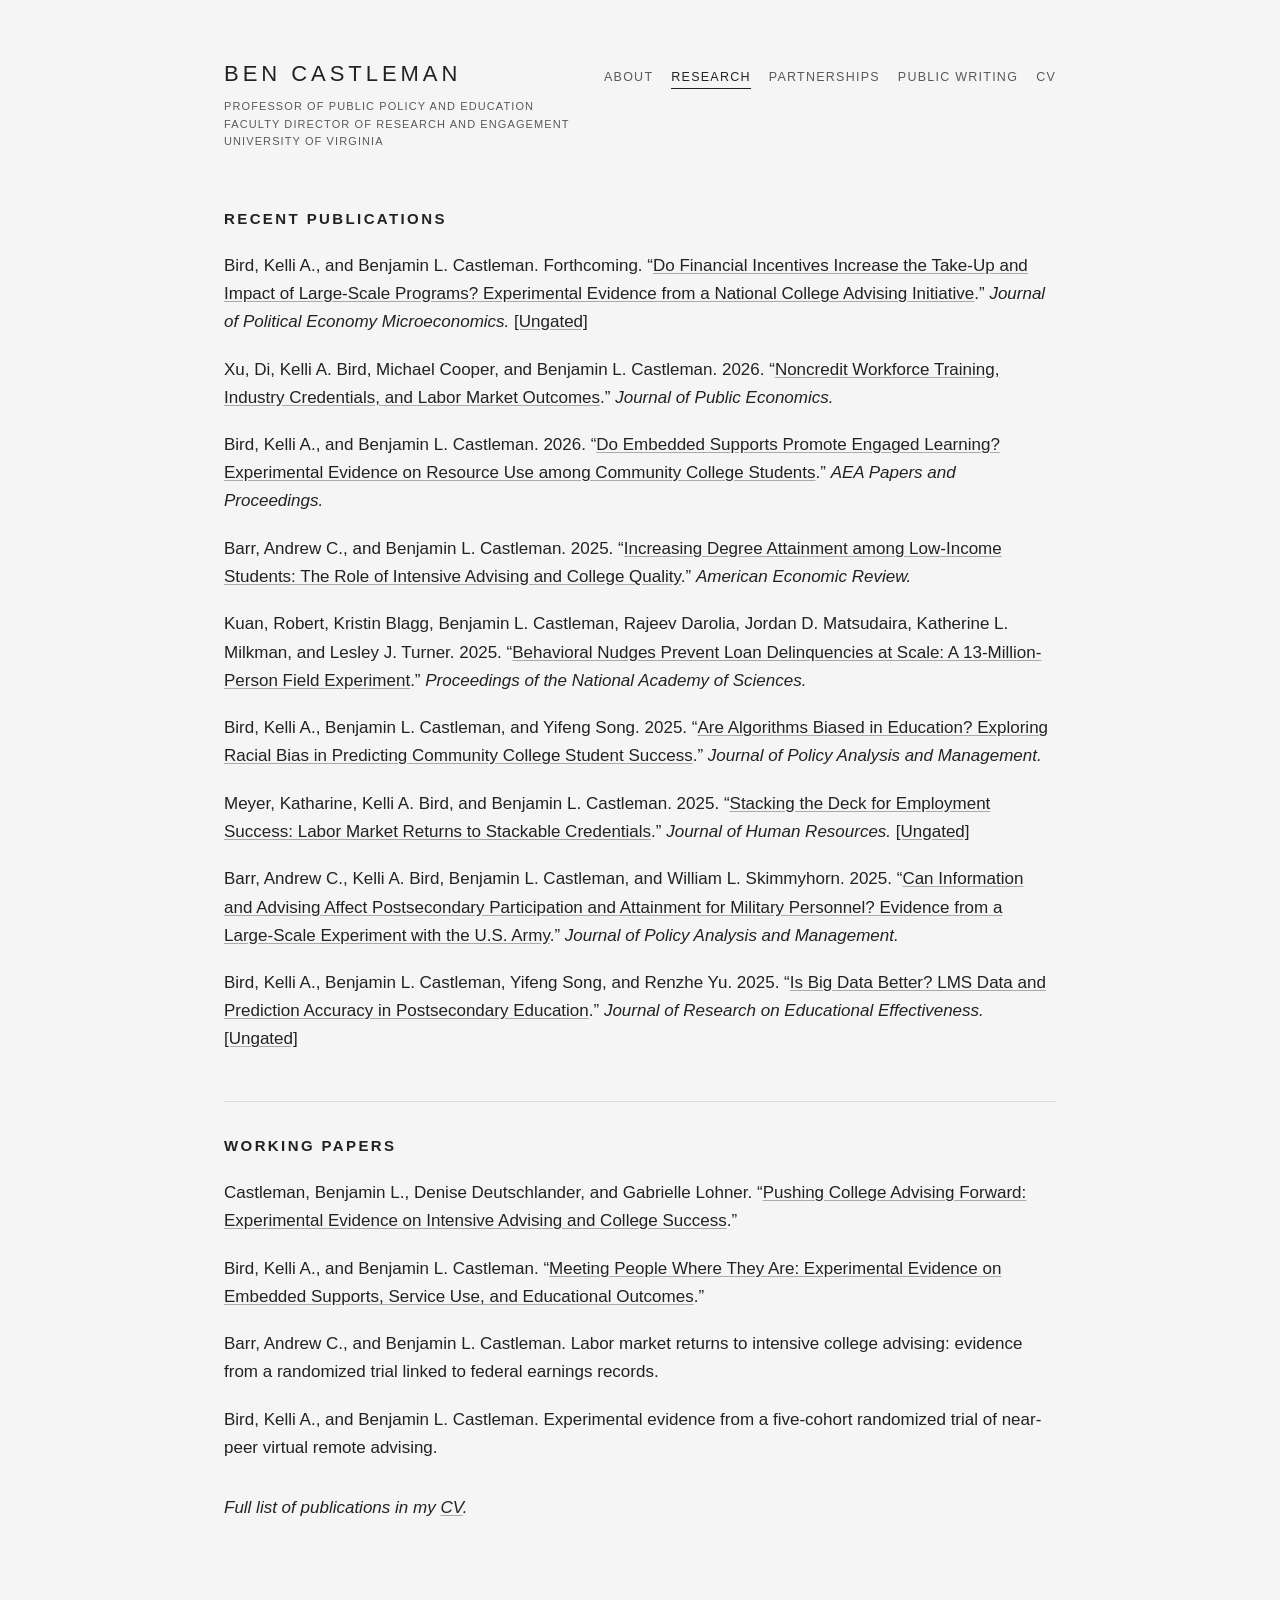
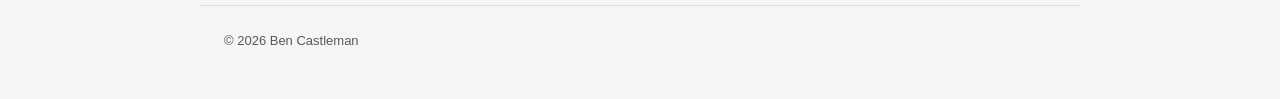
==== docs/research/index.html @ 96647002 "Initial site: benjamincastleman.com Static academic website built from content/*.yaml by build.py in" ====
<!doctype html>
<html lang="en">
<head>
<meta charset="utf-8">
<meta name="viewport" content="width=device-width, initial-scale=1">
<title>Research | Ben Castleman</title>
<meta name="description" content="Ben Castleman, Professor of Public Policy and Education at the University of Virginia">
<link rel="canonical" href="https://benjamincastleman.com/research/">
<meta property="og:type" content="website">
<meta property="og:site_name" content="Ben Castleman">
<meta property="og:title" content="Research | Ben Castleman">
<meta property="og:description" content="Ben Castleman, Professor of Public Policy and Education at the University of Virginia">
<meta property="og:url" content="https://benjamincastleman.com/research/">
<meta property="og:image" content="https://benjamincastleman.com/assets/headshot.jpg">
<link rel="icon" href="/assets/favicon.svg" type="image/svg+xml">
<link rel="stylesheet" href="/assets/style.css">
</head>
<body>
<header class="site-header">
  <div class="brand">
    <a class="name" href="/">Ben Castleman</a>
    <p class="subtitle">Professor of Public Policy and Education<br>Faculty Director of Research and Engagement<br>University of Virginia</p>
  </div>
  <nav aria-label="Main">
    <a href="/">About</a>
    <a href="/research/" aria-current="page">Research</a>
    <a href="/partnerships/">Partnerships</a>
    <a href="/writing/">Public Writing</a>
    <a href="/assets/Castleman_CV.pdf">CV</a>
  </nav>
</header>
<main>
<h1 class="visually-hidden">Research</h1>
<h2>Recent Publications</h2>
<ul class="cites">
  <li>Bird, Kelli A., and Benjamin L. Castleman. Forthcoming. “<a href="https://www.journals.uchicago.edu/doi/10.1086/740230">Do Financial Incentives Increase the Take-Up and Impact of Large-Scale Programs? Experimental Evidence from a National College Advising Initiative</a>.” <em>Journal of Political Economy Microeconomics.</em> <a class="ungated" href="https://edworkingpapers.com/sites/default/files/Advising%20Plus%20full%20draft%20March%202024.pdf">[Ungated]</a></li>
  <li>Xu, Di, Kelli A. Bird, Michael Cooper, and Benjamin L. Castleman. 2026. “<a href="https://www.sciencedirect.com/science/article/pii/S0047272726001155">Noncredit Workforce Training, Industry Credentials, and Labor Market Outcomes</a>.” <em>Journal of Public Economics.</em></li>
  <li>Bird, Kelli A., and Benjamin L. Castleman. 2026. “<a href="https://www.aeaweb.org/articles/pdf/doi/10.1257/pandp.20261101">Do Embedded Supports Promote Engaged Learning? Experimental Evidence on Resource Use among Community College Students</a>.” <em>AEA Papers and Proceedings.</em></li>
  <li>Barr, Andrew C., and Benjamin L. Castleman. 2025. “<a href="https://pubs.aeaweb.org/doi/pdfplus/10.1257/aer.20240669">Increasing Degree Attainment among Low-Income Students: The Role of Intensive Advising and College Quality</a>.” <em>American Economic Review.</em></li>
  <li>Kuan, Robert, Kristin Blagg, Benjamin L. Castleman, Rajeev Darolia, Jordan D. Matsudaira, Katherine L. Milkman, and Lesley J. Turner. 2025. “<a href="https://www.pnas.org/doi/10.1073/pnas.2416708122">Behavioral Nudges Prevent Loan Delinquencies at Scale: A 13-Million-Person Field Experiment</a>.” <em>Proceedings of the National Academy of Sciences.</em></li>
  <li>Bird, Kelli A., Benjamin L. Castleman, and Yifeng Song. 2025. “<a href="https://onlinelibrary.wiley.com/doi/full/10.1002/pam.22569">Are Algorithms Biased in Education? Exploring Racial Bias in Predicting Community College Student Success</a>.” <em>Journal of Policy Analysis and Management.</em></li>
  <li>Meyer, Katharine, Kelli A. Bird, and Benjamin L. Castleman. 2025. “<a href="https://jhr.uwpress.org/content/60/1/129">Stacking the Deck for Employment Success: Labor Market Returns to Stackable Credentials</a>.” <em>Journal of Human Resources.</em> <a class="ungated" href="https://edworkingpapers.com/sites/default/files/ai20-317.pdf">[Ungated]</a></li>
  <li>Barr, Andrew C., Kelli A. Bird, Benjamin L. Castleman, and William L. Skimmyhorn. 2025. “<a href="https://onlinelibrary.wiley.com/doi/full/10.1002/pam.22572">Can Information and Advising Affect Postsecondary Participation and Attainment for Military Personnel? Evidence from a Large-Scale Experiment with the U.S. Army</a>.” <em>Journal of Policy Analysis and Management.</em></li>
  <li>Bird, Kelli A., Benjamin L. Castleman, Yifeng Song, and Renzhe Yu. 2025. “<a href="https://www.tandfonline.com/doi/abs/10.1080/19345747.2024.2308306">Is Big Data Better? LMS Data and Prediction Accuracy in Postsecondary Education</a>.” <em>Journal of Research on Educational Effectiveness.</em> <a class="ungated" href="https://edworkingpapers.com/ai22-647">[Ungated]</a></li>
</ul>
<h2>Working Papers</h2>
<ul class="cites">
  <li>Castleman, Benjamin L., Denise Deutschlander, and Gabrielle Lohner. “<a href="https://edworkingpapers.com/sites/default/files/College_Forward_Paper_June24.pdf">Pushing College Advising Forward: Experimental Evidence on Intensive Advising and College Success</a>.”</li>
  <li>Bird, Kelli A., and Benjamin L. Castleman. “<a href="https://edworkingpapers.com/ai26-1485">Meeting People Where They Are: Experimental Evidence on Embedded Supports, Service Use, and Educational Outcomes</a>.”</li>
  <li>Barr, Andrew C., and Benjamin L. Castleman. Labor market returns to intensive college advising: evidence from a randomized trial linked to federal earnings records.</li>
  <li>Bird, Kelli A., and Benjamin L. Castleman. Experimental evidence from a five-cohort randomized trial of near-peer virtual remote advising.</li>
</ul>
<p class="note">Full list of publications in my <a href="/assets/Castleman_CV.pdf">CV</a>.</p>
</main>
<footer>&copy; 2026 Ben Castleman</footer>
</body>
</html>
---- assets/style.css ----
:root {
  --text: #222;
  --muted: #595959;
  --rule: #dcdcdc;
  --bg: #f5f5f5;
  --link: #222;
  --link-hover: #000;
}

* { box-sizing: border-box; }

html { -webkit-text-size-adjust: 100%; }

body {
  margin: 0;
  background: var(--bg);
  color: var(--text);
  font-family: -apple-system, BlinkMacSystemFont, "Helvetica Neue", "Segoe UI", Arial, sans-serif;
  font-size: 17px;
  line-height: 1.65;
}

.site-header, main, footer {
  max-width: 880px;
  margin: 0 auto;
  padding-left: 24px;
  padding-right: 24px;
}

/* Header */
.site-header {
  display: flex;
  justify-content: space-between;
  align-items: baseline;
  gap: 12px 32px;
  padding-top: 56px;
  padding-bottom: 56px;
}
.name {
  font-size: 22px;
  letter-spacing: 0.18em;
  text-transform: uppercase;
  text-decoration: none;
  color: var(--text);
}
.subtitle {
  margin: 6px 0 0;
  font-size: 11px;
  letter-spacing: 0.1em;
  text-transform: uppercase;
  color: var(--muted);
  line-height: 1.6;
}
nav { display: flex; flex-wrap: wrap; gap: 4px 18px; flex-shrink: 0; }
nav a {
  font-size: 12.5px;
  letter-spacing: 0.1em;
  text-transform: uppercase;
  text-decoration: none;
  color: var(--muted);
}
nav a:hover, nav a[aria-current="page"] { color: var(--text); }
nav a[aria-current="page"] { border-bottom: 1px solid currentColor; }

/* Body text */
main { padding-bottom: 64px; }
a { color: var(--link); text-decoration: underline; text-decoration-color: #aaa; text-underline-offset: 2px; }
a:hover { color: var(--link-hover); text-decoration-color: currentColor; }
p { margin: 0 0 1.1em; }

h1 {
  font-size: 15px;
  font-weight: 600;
  letter-spacing: 0.16em;
  text-transform: uppercase;
  margin: 0 0 24px;
}
h2 {
  font-size: 15px;
  font-weight: 600;
  letter-spacing: 0.16em;
  text-transform: uppercase;
  margin: 48px 0 20px;
  padding-top: 32px;
  border-top: 1px solid var(--rule);
}
h1 + h2, main > h2:first-child { margin-top: 0; padding-top: 0; border-top: 0; }

/* About */
.about { display: flex; gap: 40px; align-items: flex-start; }
.about img { width: 240px; height: auto; aspect-ratio: 4 / 5; object-fit: cover; object-position: 50% 30%; flex-shrink: 0; display: block; }
.about .bio p:last-child { margin-bottom: 0; }

/* Citation lists */
.cites { list-style: none; padding: 0; margin: 0; }
.cites li { margin: 0 0 1.15em; }
.ungated { white-space: nowrap; }
.note { font-style: italic; margin-top: 32px; }

/* Partnerships */
.partner-group { margin-bottom: 1.25em; }

footer {
  border-top: 1px solid var(--rule);
  padding-top: 24px;
  padding-bottom: 48px;
  font-size: 13px;
  color: var(--muted);
}

@media (max-width: 640px) {
  body { font-size: 17px; }
  .site-header { padding-top: 32px; padding-bottom: 36px; flex-direction: column; }
  .site-header, main, footer { padding-left: 16px; padding-right: 16px; }
  .name { font-size: 20px; }
  .about { flex-direction: column; gap: 24px; }
  .about img { width: 180px; }
}

.visually-hidden {
  position: absolute; width: 1px; height: 1px; overflow: hidden;
  clip: rect(0 0 0 0); white-space: nowrap;
}
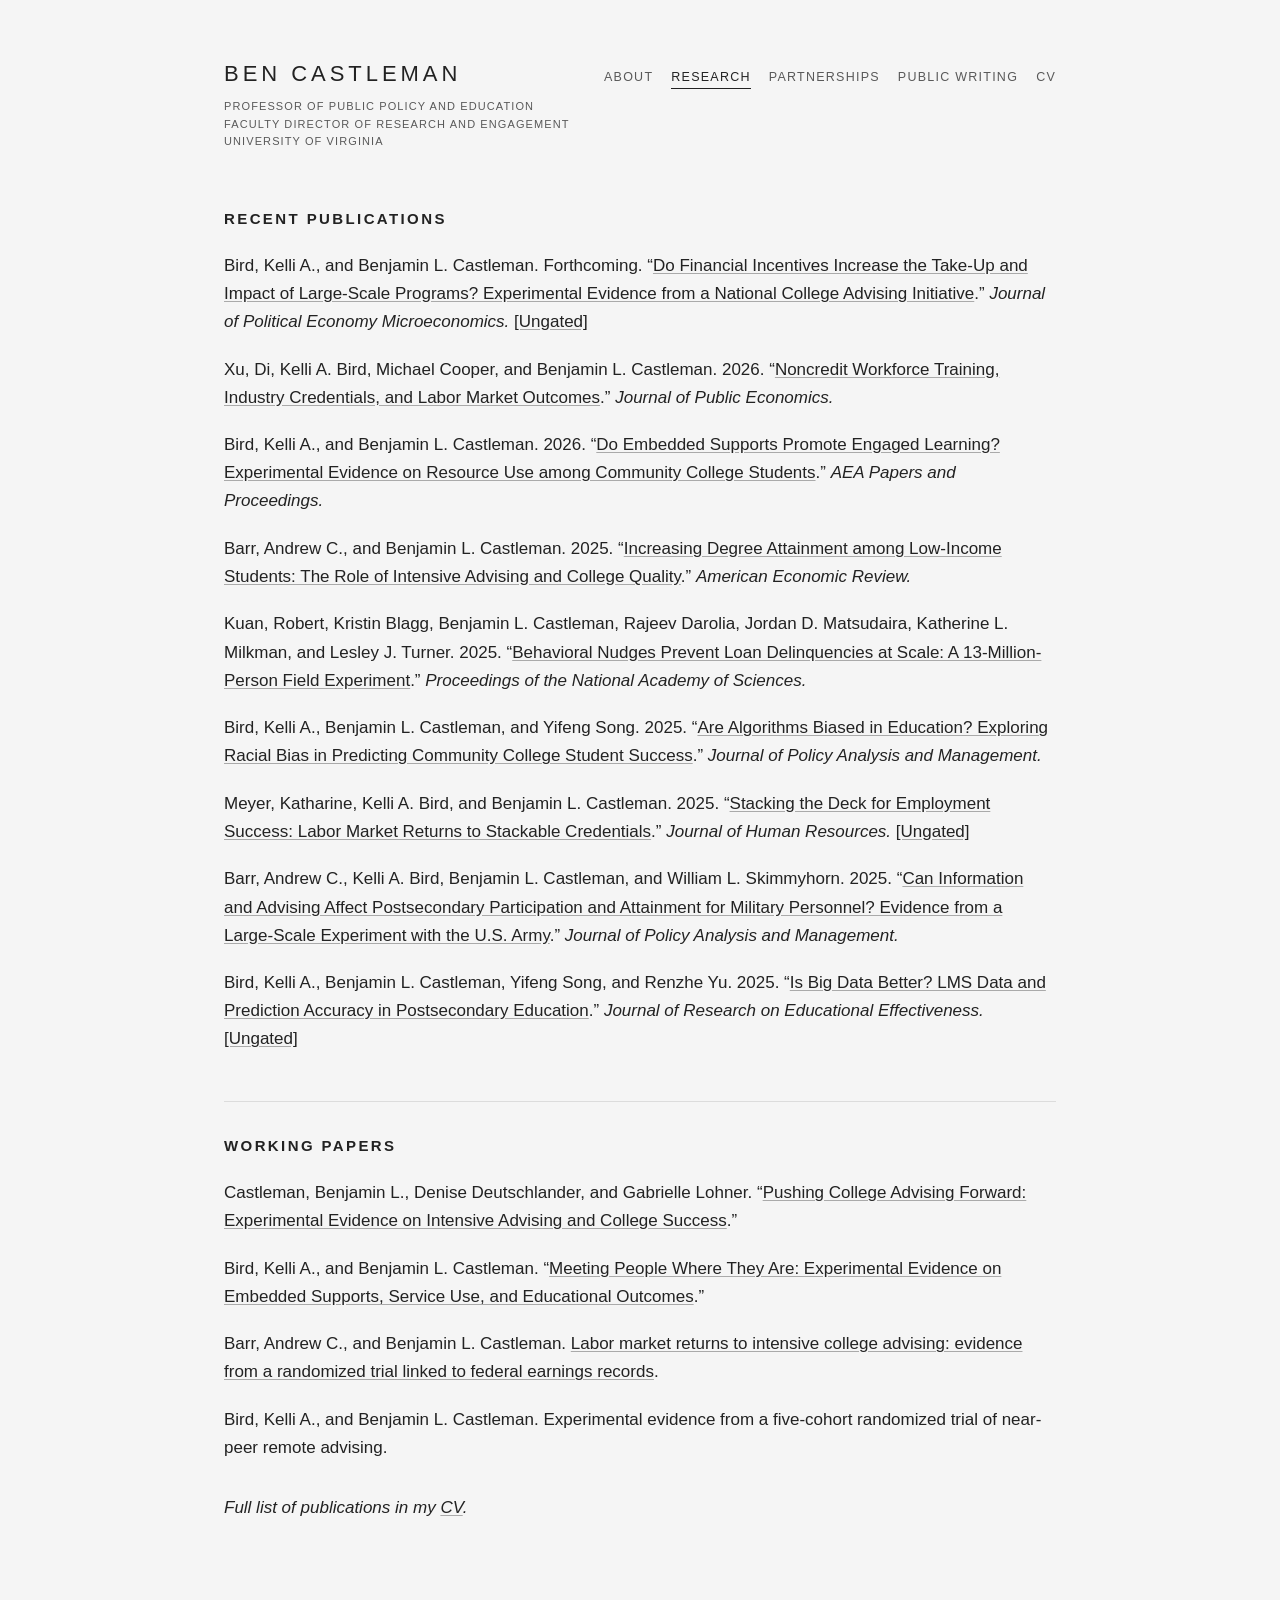
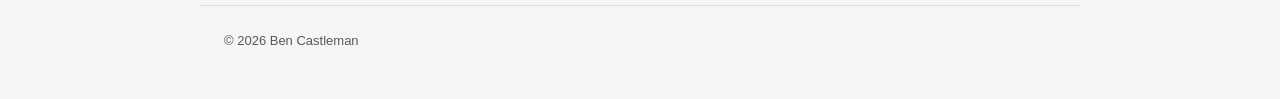
==== commit 5199a08f: "Update CV and working papers - Replace CV with October 2026 version (phone number removed) - Link Ba" ====
--- a/docs/research/index.html
+++ b/docs/research/index.html
@@ -47,8 +47,8 @@
 <ul class="cites">
   <li>Castleman, Benjamin L., Denise Deutschlander, and Gabrielle Lohner. “<a href="https://edworkingpapers.com/sites/default/files/College_Forward_Paper_June24.pdf">Pushing College Advising Forward: Experimental Evidence on Intensive Advising and College Success</a>.”</li>
   <li>Bird, Kelli A., and Benjamin L. Castleman. “<a href="https://edworkingpapers.com/ai26-1485">Meeting People Where They Are: Experimental Evidence on Embedded Supports, Service Use, and Educational Outcomes</a>.”</li>
-  <li>Barr, Andrew C., and Benjamin L. Castleman. Labor market returns to intensive college advising: evidence from a randomized trial linked to federal earnings records.</li>
-  <li>Bird, Kelli A., and Benjamin L. Castleman. Experimental evidence from a five-cohort randomized trial of near-peer virtual remote advising.</li>
+  <li>Barr, Andrew C., and Benjamin L. Castleman. <a href="https://osf.io/5sb8c/files/c3yru">Labor market returns to intensive college advising: evidence from a randomized trial linked to federal earnings records</a>.</li>
+  <li>Bird, Kelli A., and Benjamin L. Castleman. Experimental evidence from a five-cohort randomized trial of near-peer remote advising.</li>
 </ul>
 <p class="note">Full list of publications in my <a href="/assets/Castleman_CV.pdf">CV</a>.</p>
 </main>
